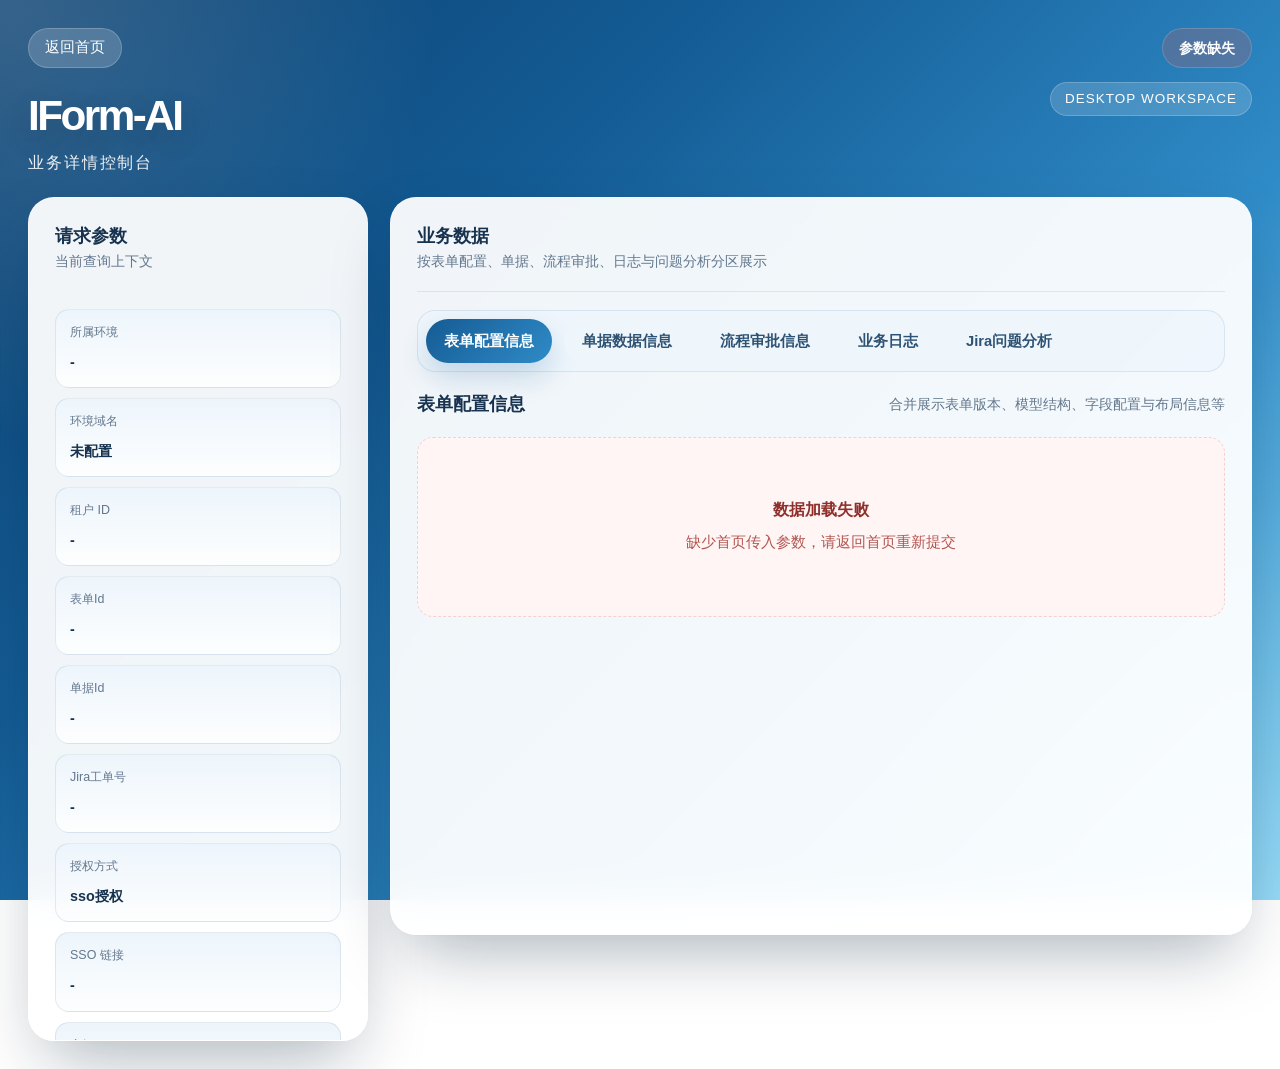
==== IForm-AI/assets/templates/detail.html @ 6fff9f27 "改造jira域名配置（发布技能受限）" ====
<!DOCTYPE html>
<html lang="zh-CN">
<head>
    <meta charset="UTF-8">
    <meta name="viewport" content="width=device-width, initial-scale=1.0">
    <title>IForm-AI 详情页</title>
    <link rel="icon" href="data:image/svg+xml,%3Csvg xmlns='http://www.w3.org/2000/svg' viewBox='0 0 64 64'%3E%3Crect width='64' height='64' rx='14' fill='%23155b94'/%3E%3Ctext x='32' y='41' font-size='28' text-anchor='middle' fill='white' font-family='Arial, sans-serif'%3EAI%3C/text%3E%3C/svg%3E">
    <link rel="stylesheet" href="../static/css/style.css?v=10">
</head>
<body class="page-detail">
    <div class="container container-wide">
        <header class="header header-left">
            <div class="header-topbar">
                <a class="back-link" href="./index.html">返回首页</a>
                <span class="status-chip" id="requestStatus">准备加载</span>
            </div>
            <div class="detail-header-row">
                <div>
                    <h1 class="logo">IForm-AI</h1>
                    <p class="subtitle">业务详情控制台</p>
                </div>
                <div class="detail-header-note">Desktop Workspace</div>
            </div>
        </header>

        <main class="main-content detail-workspace">
            <aside class="detail-sidebar glass-panel">
                <div class="panel-head sidebar-head">
                    <div>
                        <h2 class="panel-title">请求参数</h2>
                        <p class="panel-note">当前查询上下文</p>
                    </div>
                </div>

                <div class="summary-grid summary-grid-sidebar" id="summaryGrid"></div>

                <div class="sidebar-actions">
                    <button type="button" class="btn btn-primary btn-inline" id="reloadBtn">重新加载</button>
                    <a class="btn btn-secondary btn-inline" href="./index.html">修改参数</a>
                </div>
            </aside>

            <section class="detail-content glass-panel">
                <div class="detail-content-head">
                    <div>
                        <h2 class="panel-title">业务数据</h2>
                        <p class="panel-note">按表单配置、单据、流程审批、日志与问题分析分区展示</p>
                    </div>
                </div>

                <div class="tab-list tab-list-bar" role="tablist" aria-label="详情页签">
                    <button type="button" class="tab-button is-active" data-tab="formConfig" role="tab" aria-selected="true">表单配置信息</button>
                    <button type="button" class="tab-button" data-tab="document" role="tab" aria-selected="false">单据数据信息</button>
                    <button type="button" class="tab-button" data-tab="approval" role="tab" aria-selected="false">流程审批信息</button>
                    <button type="button" class="tab-button" data-tab="businessLog" role="tab" aria-selected="false">业务日志</button>
                    <button type="button" class="tab-button" data-tab="jiraAnalysis" role="tab" aria-selected="false">Jira问题分析</button>
                </div>

                <div class="tab-panels detail-tab-panels">
                    <section class="tab-panel is-active" data-panel="formConfig" role="tabpanel">
                        <div class="panel-head">
                            <h3 class="panel-title">表单配置信息</h3>
                            <span class="panel-note">合并展示表单版本、模型结构、字段配置与布局信息等</span>
                        </div>
                        <div class="data-block" id="panel-formConfig"></div>
                    </section>

                    <section class="tab-panel" data-panel="document" role="tabpanel" hidden>
                        <div class="panel-head">
                            <h3 class="panel-title">单据数据信息</h3>
                            <span class="panel-note">单据头、明细、扩展字段等</span>
                        </div>
                        <div class="data-block" id="panel-document"></div>
                    </section>

                    <section class="tab-panel" data-panel="approval" role="tabpanel" hidden>
                        <div class="panel-head">
                            <h3 class="panel-title">流程审批信息</h3>
                            <span class="panel-note">节点、处理人、意见、时间线等</span>
                        </div>
                        <div class="data-block" id="panel-approval"></div>
                    </section>

                    <section class="tab-panel" data-panel="businessLog" role="tabpanel" hidden>
                        <div class="panel-head">
                            <h3 class="panel-title">业务日志</h3>
                            <span class="panel-note">接口调用、业务操作、异常堆栈与链路追踪等</span>
                        </div>
                        <div class="data-block" id="panel-businessLog"></div>
                    </section>

                    <section class="tab-panel" data-panel="jiraAnalysis" role="tabpanel" hidden>
                        <div class="panel-head">
                            <h3 class="panel-title">Jira问题分析</h3>
                            <span class="panel-note">关联问题、影响范围、处理建议与排查结论等</span>
                        </div>
                        <section class="auth-block jira-control-block">
                            <div class="auth-block-head">
                                <div class="auth-block-title">Jira 查询参数</div>
                                <div class="auth-block-note">Jira 工单号支持首页带入，Jira 系统 Cookie 仅在当前页签内维护</div>
                            </div>
                            <div class="form-grid">
                                <div class="form-group">
                                    <label for="jiraIssueKeyInput" class="form-label">
                                        <span class="label-text">Jira工单号</span>
                                        <span class="required">*</span>
                                    </label>
                                    <input type="text" id="jiraIssueKeyInput" class="form-input" placeholder="请输入 Jira 工单号，例如 UPESN-415300">
                                </div>
                                <div class="form-group form-group-full">
                                    <label for="jiraCookieInput" class="form-label">
                                        <span class="label-text">Jira系统Cookie</span>
                                        <span class="required">*</span>
                                    </label>
                                    <textarea id="jiraCookieInput" class="form-input form-textarea" placeholder="请输入 Jira 系统 Cookie，用于请求头 Cookie 授权"></textarea>
                                    <div class="field-note">系统不会将 Jira 系统 Cookie 拼接到 URL 中，只会在当前浏览器本地缓存并通过本地代理转发。</div>
                                </div>
                            </div>
                            <div class="jira-control-actions">
                                <button type="button" class="btn btn-primary btn-inline" id="jiraLoadBtn">加载 Jira 数据</button>
                                <button type="button" class="btn btn-secondary btn-inline" id="jiraCookieClearBtn">清空 Cookie</button>
                            </div>
                        </section>
                        <div class="data-block" id="panel-jiraAnalysis"></div>
                    </section>
                </div>
            </section>
        </main>
    </div>

    <div id="toast" class="toast" style="display: none;">
        <span class="toast-message"></span>
    </div>

    <script src="../static/config/runtime-config.js?v=1"></script>
    <script src="../static/config/detail-config.js?v=6"></script>
    <script src="../static/js/detail.js?v=8"></script>
</body>
</html>
---- IForm-AI/assets/static/css/style.css ----
/* IForm-AI Desktop System Styles */

*, *::before, *::after {
    box-sizing: border-box;
    margin: 0;
    padding: 0;
}

:root {
    --bg-1: #0a4070;
    --bg-2: #145c95;
    --bg-3: #2f8bc7;
    --bg-4: #85d5f7;
    --panel-bg: rgba(255, 255, 255, 0.94);
    --panel-border: rgba(255, 255, 255, 0.34);
    --panel-shadow: 0 30px 70px -18px rgba(0, 28, 52, 0.35);
    --text-main: #17324f;
    --text-sub: #63778d;
    --line-soft: rgba(18, 74, 118, 0.1);
    --accent-1: #155b94;
    --accent-2: #2f8bc7;
    --accent-3: #6fc8ed;
    --surface-soft: #f5faff;
    --surface-mid: #edf5fc;
    --danger: #d95c57;
    --success: #239768;
}

html {
    min-height: 100%;
    font-size: 16px;
    scroll-behavior: smooth;
    -webkit-text-size-adjust: 100%;
    -webkit-tap-highlight-color: transparent;
}

body {
    min-height: 100vh;
    min-height: 100dvh;
    padding: 28px;
    font-family: "Segoe UI", "PingFang SC", "Microsoft YaHei", sans-serif;
    line-height: 1.6;
    color: var(--text-main);
    background:
        radial-gradient(circle at top left, rgba(255, 255, 255, 0.18), transparent 28%),
        radial-gradient(circle at bottom right, rgba(255, 255, 255, 0.14), transparent 26%),
        linear-gradient(135deg, var(--bg-1), var(--bg-2), var(--bg-3), var(--bg-4));
    background-size: cover;
    background-attachment: fixed;
    -webkit-font-smoothing: antialiased;
    -moz-osx-font-smoothing: grayscale;
}

.container {
    width: min(100%, 1320px);
    margin: 0 auto;
}

.container-home {
    display: flex;
    flex-direction: column;
    gap: 22px;
}

.container-wide {
    display: flex;
    flex-direction: column;
    gap: 22px;
}

.header {
    color: #fff;
}

.header-home {
    display: flex;
    flex-direction: column;
    gap: 8px;
    padding: 6px 4px 0;
}

.header-left {
    display: flex;
    flex-direction: column;
    gap: 14px;
}

.header-topbar {
    display: flex;
    align-items: center;
    justify-content: space-between;
    gap: 18px;
}

.hero-badge,
.detail-header-note {
    display: inline-flex;
    align-items: center;
    align-self: flex-start;
    min-height: 34px;
    padding: 0 14px;
    border-radius: 999px;
    background: rgba(255, 255, 255, 0.16);
    border: 1px solid rgba(255, 255, 255, 0.2);
    color: #fff;
    font-size: 0.84rem;
    letter-spacing: 0.08em;
    text-transform: uppercase;
    backdrop-filter: blur(12px);
    -webkit-backdrop-filter: blur(12px);
}

.logo {
    font-size: clamp(2.6rem, 3.3vw, 3.6rem);
    font-weight: 800;
    letter-spacing: -0.06em;
    margin: 0;
    text-shadow: 0 10px 35px rgba(0, 0, 0, 0.2);
}

.subtitle {
    color: rgba(255, 255, 255, 0.92);
    font-size: 0.98rem;
    letter-spacing: 0.12em;
    text-transform: uppercase;
}

.detail-header-row {
    display: flex;
    align-items: flex-end;
    justify-content: space-between;
    gap: 18px;
}

.main-content {
    width: 100%;
}

.home-main,
.detail-main {
    display: flex;
    flex-direction: column;
    gap: 22px;
}

.detail-workspace {
    display: grid;
    grid-template-columns: 340px minmax(0, 1fr);
    gap: 22px;
    align-items: start;
}

.detail-sidebar {
    position: sticky;
    top: 28px;
    display: flex;
    flex-direction: column;
    gap: 18px;
    max-height: calc(100vh - 56px);
    overflow: auto;
}

.sidebar-head {
    margin-bottom: 0;
}

.detail-content {
    min-height: calc(100vh - 198px);
    padding: 26px;
}

.detail-content-head {
    display: flex;
    align-items: flex-start;
    justify-content: space-between;
    gap: 18px;
    padding-bottom: 18px;
    border-bottom: 1px solid var(--line-soft);
    margin-bottom: 18px;
}

.form-shell {
    display: grid;
    grid-template-columns: 320px minmax(0, 1fr);
    gap: 22px;
    align-items: stretch;
}

.glass-panel,
.form-card {
    background: var(--panel-bg);
    border: 1px solid var(--panel-border);
    border-radius: 26px;
    box-shadow: var(--panel-shadow);
    backdrop-filter: blur(18px);
    -webkit-backdrop-filter: blur(18px);
}

.glass-panel {
    padding: 24px 26px;
}

.form-card {
    padding: 28px 30px;
}

.form-card-wide {
    min-height: 100%;
}

.intro-panel {
    display: flex;
    flex-direction: column;
    justify-content: space-between;
    gap: 20px;
}

.panel-head,
.panel-head-compact {
    display: flex;
    align-items: center;
    justify-content: space-between;
    gap: 16px;
}

.panel-head {
    margin-bottom: 18px;
}

.panel-head-compact {
    margin-bottom: 8px;
}

.panel-title {
    font-size: 1.12rem;
    font-weight: 700;
    color: var(--text-main);
}

.panel-note {
    color: var(--text-sub);
    font-size: 0.9rem;
}

.intro-title {
    font-size: 1.2rem;
    font-weight: 700;
    color: var(--text-main);
}

.intro-text {
    color: var(--text-sub);
    font-size: 0.95rem;
    line-height: 1.8;
}

.intro-list {
    display: flex;
    flex-direction: column;
    gap: 12px;
}

.intro-item {
    display: flex;
    flex-direction: column;
    gap: 4px;
    padding: 14px 16px;
    border-radius: 16px;
    background: linear-gradient(180deg, var(--surface-soft), #fdfefe);
    border: 1px solid var(--line-soft);
}

.intro-key {
    color: var(--text-sub);
    font-size: 0.82rem;
}

.intro-value {
    color: var(--text-main);
    font-weight: 700;
    font-size: 0.94rem;
}

.form-title {
    margin-bottom: 22px;
    padding-bottom: 14px;
    border-bottom: 1px solid rgba(21, 91, 148, 0.14);
    font-size: 1.28rem;
    font-weight: 700;
    color: var(--text-main);
}

.form {
    display: flex;
    flex-direction: column;
    gap: 18px;
}

.form-grid {
    display: grid;
    grid-template-columns: repeat(2, minmax(0, 1fr));
    gap: 16px 18px;
}

.form-grid-nested {
    grid-column: 1 / -1;
}

.is-hidden {
    display: none !important;
}

.form-group {
    display: flex;
    flex-direction: column;
    gap: 7px;
}

.form-group-full {
    grid-column: 1 / -1;
}

.field-note {
    color: var(--text-sub);
    font-size: 0.84rem;
    line-height: 1.7;
}

.sub-level-block {
    position: relative;
    margin-left: 18px;
    padding-left: 18px;
}

.sub-level-block::before {
    content: "";
    position: absolute;
    left: 0;
    top: 6px;
    bottom: 6px;
    width: 3px;
    border-radius: 999px;
    background: linear-gradient(180deg, rgba(21, 91, 148, 0.38), rgba(111, 200, 237, 0.75));
}

.form-label {
    display: flex;
    align-items: center;
    gap: 6px;
    color: var(--text-main);
    font-size: 0.92rem;
    font-weight: 600;
}

.label-text {
    display: inline-block;
}

.required {
    color: var(--danger);
    font-size: 0.82rem;
}

.form-input {
    width: 100%;
    min-height: 48px;
    padding: 0 16px;
    border: 1px solid rgba(18, 74, 118, 0.14);
    border-radius: 14px;
    background: #f8fbfe;
    color: var(--text-main);
    font-size: 0.95rem;
    transition: all 0.22s ease;
}

.form-input:hover {
    border-color: rgba(21, 91, 148, 0.26);
    background: #fff;
}

.form-input:focus {
    outline: none;
    border-color: var(--accent-2);
    background: #fff;
    box-shadow: 0 0 0 4px rgba(47, 139, 199, 0.12);
}

.form-input::placeholder {
    color: #98a9b8;
}

.form-textarea {
    min-height: 112px;
    padding: 14px 16px;
    resize: vertical;
    line-height: 1.6;
}

.form-select {
    appearance: none;
    -webkit-appearance: none;
    -moz-appearance: none;
    padding-right: 48px;
    background-image:
        linear-gradient(45deg, transparent 50%, #69839b 50%),
        linear-gradient(135deg, #69839b 50%, transparent 50%);
    background-position:
        calc(100% - 20px) calc(50% - 3px),
        calc(100% - 14px) calc(50% - 3px);
    background-size: 6px 6px, 6px 6px;
    background-repeat: no-repeat;
}

.form-select option {
    color: var(--text-main);
    background: #fff;
}

.auth-block {
    display: flex;
    flex-direction: column;
    gap: 18px;
    padding: 20px;
    border-radius: 20px;
    background: linear-gradient(180deg, rgba(236, 245, 252, 0.96), rgba(248, 252, 255, 0.96));
    border: 1px solid rgba(21, 91, 148, 0.1);
}

.auth-block-head {
    display: flex;
    align-items: baseline;
    justify-content: space-between;
    gap: 16px;
}

.auth-block-title {
    font-size: 0.98rem;
    font-weight: 700;
    color: var(--accent-1);
}

.auth-block-note {
    color: var(--text-sub);
    font-size: 0.88rem;
}

.jira-control-block {
    margin-bottom: 18px;
}

.jira-control-actions {
    display: flex;
    flex-wrap: wrap;
    gap: 12px;
}

.jira-recent-issues-layout {
    display: flex;
    flex-direction: column;
    gap: 14px;
}

.jira-inline-detail-block {
    border: 1px solid rgba(18, 74, 118, 0.08);
    border-radius: 14px;
    background: #fbfdff;
}

.btn-mini {
    min-height: 34px;
    min-width: 92px;
    padding: 0 14px;
    border-radius: 10px;
    font-size: 0.84rem;
}

.form-actions {
    display: flex;
    justify-content: flex-end;
    gap: 14px;
    padding-top: 6px;
}

.btn {
    min-height: 48px;
    padding: 0 22px;
    border: 0;
    border-radius: 14px;
    font-size: 0.95rem;
    font-weight: 700;
    cursor: pointer;
    transition: all 0.22s ease;
    display: inline-flex;
    align-items: center;
    justify-content: center;
    gap: 8px;
}

.btn-primary {
    min-width: 170px;
    background: linear-gradient(135deg, var(--accent-1), var(--accent-2));
    color: #fff;
    box-shadow: 0 16px 28px rgba(21, 91, 148, 0.24);
}

.btn-primary:hover {
    transform: translateY(-1px);
    box-shadow: 0 20px 34px rgba(21, 91, 148, 0.28);
}

.btn-primary:disabled {
    opacity: 0.72;
    cursor: not-allowed;
    transform: none;
    box-shadow: none;
}

.btn-secondary {
    min-width: 118px;
    background: #f6f9fc;
    color: var(--text-main);
    border: 1px solid rgba(18, 74, 118, 0.12);
}

.btn-secondary:hover {
    background: #fff;
}

.btn-inline {
    min-width: 124px;
}

.btn-loading {
    display: flex;
    align-items: center;
    gap: 10px;
}

.spinner {
    width: 17px;
    height: 17px;
    border: 2px solid rgba(255, 255, 255, 0.35);
    border-top-color: #fff;
    border-radius: 50%;
    animation: spin 0.8s linear infinite;
}

@keyframes spin {
    to {
        transform: rotate(360deg);
    }
}

.back-link,
.status-chip {
    min-height: 40px;
    padding: 0 16px;
    border-radius: 999px;
    display: inline-flex;
    align-items: center;
    justify-content: center;
    color: #fff;
    backdrop-filter: blur(12px);
    -webkit-backdrop-filter: blur(12px);
}

.back-link {
    background: rgba(255, 255, 255, 0.18);
    border: 1px solid rgba(255, 255, 255, 0.2);
    text-decoration: none;
    font-size: 0.92rem;
}

.back-link:hover {
    background: rgba(255, 255, 255, 0.24);
}

.status-chip {
    background: rgba(255, 255, 255, 0.16);
    border: 1px solid rgba(255, 255, 255, 0.16);
    font-size: 0.88rem;
    font-weight: 700;
}

.status-chip.is-loading {
    background: rgba(255, 183, 0, 0.22);
}

.status-chip.is-success {
    background: rgba(35, 151, 104, 0.22);
}

.status-chip.is-error {
    background: rgba(217, 92, 87, 0.24);
}

.summary-grid {
    display: grid;
    gap: 14px;
}

.summary-grid-wide {
    grid-template-columns: repeat(4, minmax(0, 1fr));
}

.summary-grid-sidebar {
    grid-template-columns: 1fr;
    gap: 10px;
}

.summary-item {
    display: flex;
    flex-direction: column;
    gap: 8px;
    min-height: 96px;
    padding: 16px;
    border-radius: 18px;
    background: linear-gradient(180deg, var(--surface-mid), #fdfefe);
    border: 1px solid var(--line-soft);
}

.summary-label {
    color: var(--text-sub);
    font-size: 0.82rem;
}

.summary-value {
    color: var(--text-main);
    font-size: 0.95rem;
    font-weight: 700;
    word-break: break-word;
}

.summary-grid-sidebar .summary-item {
    min-height: auto;
    padding: 13px 14px;
    border-radius: 14px;
}

.summary-grid-sidebar .summary-label {
    font-size: 0.78rem;
}

.summary-grid-sidebar .summary-value {
    font-size: 0.9rem;
}

.sidebar-actions {
    display: grid;
    grid-template-columns: 1fr;
    gap: 10px;
    padding-top: 4px;
}

.tabs-panel {
    padding-top: 20px;
}

.tab-list {
    display: flex;
    flex-wrap: wrap;
    gap: 12px;
    margin-bottom: 18px;
}

.tab-list-bar {
    padding: 8px;
    border-radius: 18px;
    background: rgba(237, 245, 252, 0.72);
    border: 1px solid var(--line-soft);
}

.tab-button {
    min-height: 44px;
    padding: 0 18px;
    border: 0;
    border-radius: 999px;
    background: #eef5fb;
    color: #2d5274;
    font-size: 0.92rem;
    font-weight: 700;
    cursor: pointer;
    transition: all 0.2s ease;
}

.tab-button:hover {
    background: #e4eff8;
}

.tab-button.is-active {
    color: #fff;
    background: linear-gradient(135deg, var(--accent-1), var(--accent-2));
    box-shadow: 0 14px 28px rgba(21, 91, 148, 0.2);
}

.tab-panels {
    min-height: 420px;
}

.detail-tab-panels {
    min-height: 520px;
}

.tab-panel {
    animation: fadeUp 0.22s ease;
}

.data-block {
    min-height: 280px;
}

.business-data-view {
    display: flex;
    flex-direction: column;
    gap: 18px;
}

.business-section {
    overflow: hidden;
    border: 1px solid rgba(18, 74, 118, 0.12);
    border-radius: 18px;
    background: linear-gradient(180deg, #ffffff, #f7fbff);
    box-shadow: 0 14px 30px -26px rgba(21, 91, 148, 0.5);
}

.business-section-head {
    display: flex;
    align-items: center;
    justify-content: space-between;
    gap: 16px;
    padding: 15px 18px;
    background: linear-gradient(90deg, rgba(21, 91, 148, 0.1), rgba(111, 200, 237, 0.08));
    border-bottom: 1px solid rgba(18, 74, 118, 0.1);
}

.business-section-head.is-collapsible {
    align-items: center;
}

.business-section-heading {
    display: flex;
    flex-direction: column;
    gap: 4px;
    min-width: 0;
}

.business-section-title-row {
    display: flex;
    align-items: center;
    gap: 10px;
    min-width: 0;
}

.business-section-title {
    color: var(--accent-1);
    font-size: 0.98rem;
    font-weight: 800;
}

.business-section-note {
    color: var(--text-sub);
    font-size: 0.82rem;
}

.collapse-block {
    display: flex;
    flex-direction: column;
}

.collapse-block-head {
    display: flex;
    align-items: center;
    gap: 10px;
    width: 100%;
    min-height: 46px;
    padding: 11px 16px;
    border: 0;
    border-bottom: 1px solid rgba(18, 74, 118, 0.08);
    background: rgba(244, 249, 253, 0.92);
    color: var(--text-main);
    text-align: left;
    font: inherit;
    cursor: pointer;
}

.collapse-block-head:hover {
    background: #edf6fc;
}

.collapse-block-head:focus-visible {
    outline: 2px solid rgba(47, 139, 199, 0.55);
    outline-offset: -2px;
}

.collapse-block-toggle {
    width: 10px;
    height: 10px;
    border-right: 2px solid var(--accent-2);
    border-bottom: 2px solid var(--accent-2);
    transform: rotate(45deg);
    transition: transform 0.18s ease;
}

.collapse-block.is-collapsed .collapse-block-toggle {
    transform: rotate(-45deg);
}

.collapse-block-title {
    color: #36556f;
    font-size: 0.84rem;
    font-weight: 700;
}

.collapse-block-body {
    display: flex;
    flex-direction: column;
}

.collapse-block.is-collapsed > .collapse-block-body {
    display: none;
}

.business-section-collapse > .collapse-block-head {
    background: rgba(246, 250, 253, 0.94);
}

.section-collapse-toggle {
    display: inline-flex;
    align-items: center;
    gap: 8px;
    padding: 6px 10px;
    border: 1px solid rgba(21, 91, 148, 0.14);
    border-radius: 999px;
    background: rgba(255, 255, 255, 0.82);
    color: #42617d;
    font: inherit;
    font-size: 0.78rem;
    font-weight: 700;
    cursor: pointer;
    white-space: nowrap;
    flex: none;
}

.section-collapse-toggle:hover {
    background: #fff;
}

.section-collapse-toggle:focus-visible {
    outline: 2px solid rgba(47, 139, 199, 0.55);
    outline-offset: 1px;
}

.section-collapse-toggle[aria-expanded="false"] .collapse-block-toggle {
    transform: rotate(-45deg);
}

.section-collapse-text {
    line-height: 1;
}

.subtable-detail-block {
    overflow: hidden;
    border: 1px solid rgba(18, 74, 118, 0.09);
    border-radius: 14px;
    background: #fbfdff;
}

.subtable-detail-block > .collapse-block-head {
    border-bottom-color: rgba(18, 74, 118, 0.06);
}

.business-table-wrap {
    width: 100%;
    overflow-x: auto;
}

.business-table {
    width: 100%;
    min-width: 520px;
    border-collapse: collapse;
    table-layout: fixed;
    background: #fff;
}

.business-table th,
.business-table td {
    padding: 13px 16px;
    border-bottom: 1px solid rgba(18, 74, 118, 0.09);
    color: var(--text-main);
    font-size: 0.92rem;
    line-height: 1.6;
    text-align: left;
    vertical-align: top;
    word-break: break-word;
}

.business-table thead th {
    background: #eef6fc;
    color: #49657d;
    font-size: 0.78rem;
    font-weight: 800;
    letter-spacing: 0.08em;
    text-transform: uppercase;
}

.business-table tbody th {
    width: 30%;
    background: #f8fbfe;
    color: #42617d;
    font-weight: 700;
}

.business-table tbody tr:last-child th,
.business-table tbody tr:last-child td {
    border-bottom: 0;
}

.business-table-detail {
    min-width: 680px;
    table-layout: auto;
}

.business-table-detail tbody th {
    width: 80px;
    text-align: center;
}

.component-table {
    min-width: 980px;
}

.component-row.is-layout-row td {
    background: linear-gradient(90deg, rgba(21, 91, 148, 0.1), rgba(111, 200, 237, 0.06));
    font-weight: 700;
}

.component-title-cell {
    display: flex;
    align-items: center;
    gap: 10px;
    min-width: 0;
}

.component-title-cell.depth-1 {
    padding-left: 22px;
}

.component-title-cell.depth-2 {
    padding-left: 44px;
}

.component-title-cell.depth-3 {
    padding-left: 66px;
}

.component-title-cell.depth-4 {
    padding-left: 88px;
}

.component-title-cell.depth-5,
.component-title-cell.depth-6 {
    padding-left: 110px;
}

.component-depth-line {
    width: 14px;
    height: 1px;
    flex: none;
    background: rgba(21, 91, 148, 0.35);
}

.component-row-toggle,
.component-row-toggle-placeholder {
    width: 18px;
    height: 18px;
    flex: none;
}

.component-row-toggle {
    display: inline-flex;
    align-items: center;
    justify-content: center;
    padding: 0;
    border: 0;
    border-radius: 999px;
    background: rgba(21, 91, 148, 0.08);
    cursor: pointer;
}

.component-row-toggle:hover {
    background: rgba(21, 91, 148, 0.14);
}

.component-row-toggle:focus-visible {
    outline: 2px solid rgba(47, 139, 199, 0.55);
    outline-offset: 1px;
}

.component-row-toggle-icon {
    width: 7px;
    height: 7px;
    border-right: 2px solid var(--accent-2);
    border-bottom: 2px solid var(--accent-2);
    transform: rotate(45deg);
    transition: transform 0.18s ease;
}

.component-row.is-collapsed .component-row-toggle-icon {
    transform: rotate(-45deg);
}

.component-row-toggle-placeholder {
    display: inline-block;
}

.component-kind {
    display: inline-flex;
    align-items: center;
    justify-content: center;
    padding: 2px 8px;
    border-radius: 999px;
    font-size: 0.74rem;
    font-weight: 700;
    white-space: nowrap;
}

.component-kind.is-layout {
    background: rgba(21, 91, 148, 0.14);
    color: var(--accent-1);
}

.component-name {
    min-width: 0;
    color: var(--text-main);
    font-weight: 700;
}

.component-meta-chip {
    display: inline-flex;
    align-items: center;
    padding: 2px 8px;
    border-radius: 999px;
    background: rgba(21, 91, 148, 0.08);
    color: #5b7489;
    font-size: 0.74rem;
    font-weight: 700;
    white-space: nowrap;
}

.subtable-config-list {
    display: flex;
    flex-direction: column;
    gap: 16px;
    padding: 16px;
}

.subtable-card {
    overflow: hidden;
    border: 1px solid rgba(18, 74, 118, 0.11);
    border-radius: 16px;
    background: #fff;
}

.subtable-card-head {
    display: flex;
    align-items: center;
    justify-content: space-between;
    gap: 12px;
    padding: 14px 16px;
    background: #f6fbff;
    border-bottom: 1px solid rgba(18, 74, 118, 0.08);
}

.subtable-card-title {
    color: var(--accent-1);
    font-size: 0.95rem;
    font-weight: 800;
}

.subtable-card-meta {
    color: var(--text-sub);
    font-size: 0.8rem;
    font-weight: 700;
}

.subtable-card-body {
    padding: 16px;
    display: flex;
    flex-direction: column;
    gap: 10px;
}

.subtable-card-label {
    color: #42617d;
    font-size: 0.82rem;
    font-weight: 700;
}

.tree-list {
    display: flex;
    flex-direction: column;
    gap: 12px;
    padding: 16px;
}

.tree-list .tree-list {
    padding: 12px 0 0 18px;
}

.tree-node {
    position: relative;
    overflow: hidden;
    border: 1px solid rgba(18, 74, 118, 0.11);
    border-radius: 16px;
    background: #fff;
}

.tree-node::before {
    content: "";
    position: absolute;
    top: 46px;
    bottom: 16px;
    left: 25px;
    width: 1px;
    background: rgba(47, 139, 199, 0.18);
}

.tree-node-head {
    display: flex;
    align-items: center;
    gap: 10px;
    width: 100%;
    min-height: 46px;
    padding: 11px 14px;
    border: 0;
    background: #f7fbfe;
    border-bottom: 1px solid rgba(18, 74, 118, 0.08);
    cursor: pointer;
    text-align: left;
    font: inherit;
}

.tree-node-head:hover {
    background: #eef7fd;
}

.tree-node-head:focus-visible {
    outline: 2px solid rgba(47, 139, 199, 0.55);
    outline-offset: -2px;
}

.tree-node-dot {
    width: 10px;
    height: 10px;
    border: 2px solid #fff;
    border-radius: 50%;
    background: var(--accent-2);
    box-shadow: 0 0 0 4px rgba(47, 139, 199, 0.14);
}

.tree-node-toggle {
    width: 10px;
    height: 10px;
    border-right: 2px solid var(--accent-2);
    border-bottom: 2px solid var(--accent-2);
    transform: rotate(45deg);
    transition: transform 0.18s ease;
}

.tree-node.is-collapsed::before {
    display: none;
}

.tree-node.is-collapsed .tree-node-toggle {
    transform: rotate(-45deg);
}

.tree-node-title {
    flex: 1;
    min-width: 0;
    color: var(--text-main);
    font-size: 0.94rem;
    font-weight: 800;
}

.tree-node-type {
    padding: 2px 9px;
    border-radius: 999px;
    background: rgba(21, 91, 148, 0.09);
    color: var(--accent-1);
    font-size: 0.76rem;
    font-weight: 700;
}

.tree-node-body {
    display: flex;
    flex-direction: column;
    gap: 12px;
    padding: 14px;
}

.tree-node.is-collapsed > .tree-node-body {
    display: none;
}

.tree-empty {
    padding: 12px 14px;
    border-radius: 12px;
    background: var(--surface-soft);
    color: var(--text-sub);
    font-size: 0.88rem;
    text-align: center;
}

.info-grid {
    display: grid;
    grid-template-columns: repeat(2, minmax(0, 1fr));
    gap: 14px;
}

.info-grid.level-1,
.info-grid.level-2 {
    grid-template-columns: 1fr;
}

.info-item {
    padding: 15px 16px;
    border-radius: 16px;
    background: var(--surface-soft);
    border: 1px solid var(--line-soft);
}

.info-item.is-block {
    grid-column: 1 / -1;
}

.info-key {
    margin-bottom: 8px;
    color: var(--text-sub);
    font-size: 0.82rem;
    font-weight: 700;
}

.info-value {
    color: var(--text-main);
    font-size: 0.95rem;
    line-height: 1.7;
    word-break: break-word;
}

.stack-list {
    display: flex;
    flex-direction: column;
    gap: 12px;
}

.data-card {
    overflow: hidden;
    border-radius: 16px;
    border: 1px solid var(--line-soft);
    background: #f8fbfe;
}

.data-card-head {
    padding: 11px 15px;
    background: rgba(21, 91, 148, 0.08);
    color: var(--accent-1);
    font-size: 0.86rem;
    font-weight: 700;
}

.data-card-body {
    padding: 15px;
}

.empty-state {
    display: flex;
    flex-direction: column;
    align-items: center;
    justify-content: center;
    gap: 8px;
    min-height: 180px;
    padding: 24px 18px;
    border-radius: 16px;
    border: 1px dashed rgba(18, 74, 118, 0.16);
    background: var(--surface-soft);
    color: var(--text-sub);
    text-align: center;
}

.empty-state.is-error {
    border-color: rgba(217, 92, 87, 0.24);
    background: #fff5f4;
    color: #a14440;
}

.error-title {
    font-size: 1rem;
    font-weight: 800;
    line-height: 1.4;
    color: #8f2f2b;
}

.error-message {
    max-width: 560px;
    font-size: 0.92rem;
    line-height: 1.7;
    color: #b25752;
    word-break: break-word;
}

.text-value {
    display: inline-block;
}

.footer {
    padding: 6px 6px 0;
    text-align: center;
    color: rgba(255, 255, 255, 0.84);
    font-size: 0.86rem;
}

.toast {
    position: fixed;
    top: 28px;
    left: 50%;
    transform: translateX(-50%);
    z-index: 1000;
    padding: 14px 24px;
    border-radius: 14px;
    background: rgba(5, 14, 22, 0.9);
    color: #fff;
    font-size: 0.94rem;
    font-weight: 600;
    box-shadow: 0 16px 32px rgba(0, 0, 0, 0.24);
    backdrop-filter: blur(10px);
    -webkit-backdrop-filter: blur(10px);
}

.toast.success {
    background: rgba(35, 151, 104, 0.92);
}

.toast.error {
    background: rgba(217, 92, 87, 0.92);
}

@keyframes fadeUp {
    from {
        opacity: 0;
        transform: translateY(8px);
    }
    to {
        opacity: 1;
        transform: translateY(0);
    }
}

@media (max-width: 1100px) {
    .form-shell {
        grid-template-columns: 1fr;
    }

    .detail-workspace {
        grid-template-columns: 1fr;
    }

    .detail-sidebar {
        position: static;
        max-height: none;
    }

    .summary-grid-wide {
        grid-template-columns: repeat(2, minmax(0, 1fr));
    }

    .summary-grid-sidebar {
        grid-template-columns: repeat(2, minmax(0, 1fr));
    }
}

@media (max-width: 860px) {
    body {
        padding: 18px;
    }

    .form-grid,
    .summary-grid-wide,
    .summary-grid-sidebar,
    .info-grid {
        grid-template-columns: 1fr;
    }

    .business-section-head {
        flex-direction: column;
        align-items: flex-start;
    }

    .business-table {
        min-width: 460px;
    }

    .component-table {
        min-width: 760px;
    }

    .tree-list,
    .tree-node-body {
        padding: 12px;
    }

    .tree-list .tree-list {
        padding-left: 10px;
    }

    .detail-header-row,
    .auth-block-head,
    .panel-head,
    .header-topbar {
        flex-direction: column;
        align-items: flex-start;
    }

    .form-actions {
        flex-direction: column;
        align-items: stretch;
    }

    .sub-level-block {
        margin-left: 0;
        padding-left: 14px;
    }

    .subtable-card-head {
        align-items: flex-start;
        flex-direction: column;
    }

    .btn,
    .btn-inline {
        width: 100%;
    }
}

::selection {
    background: rgba(47, 139, 199, 0.22);
    color: var(--text-main);
}
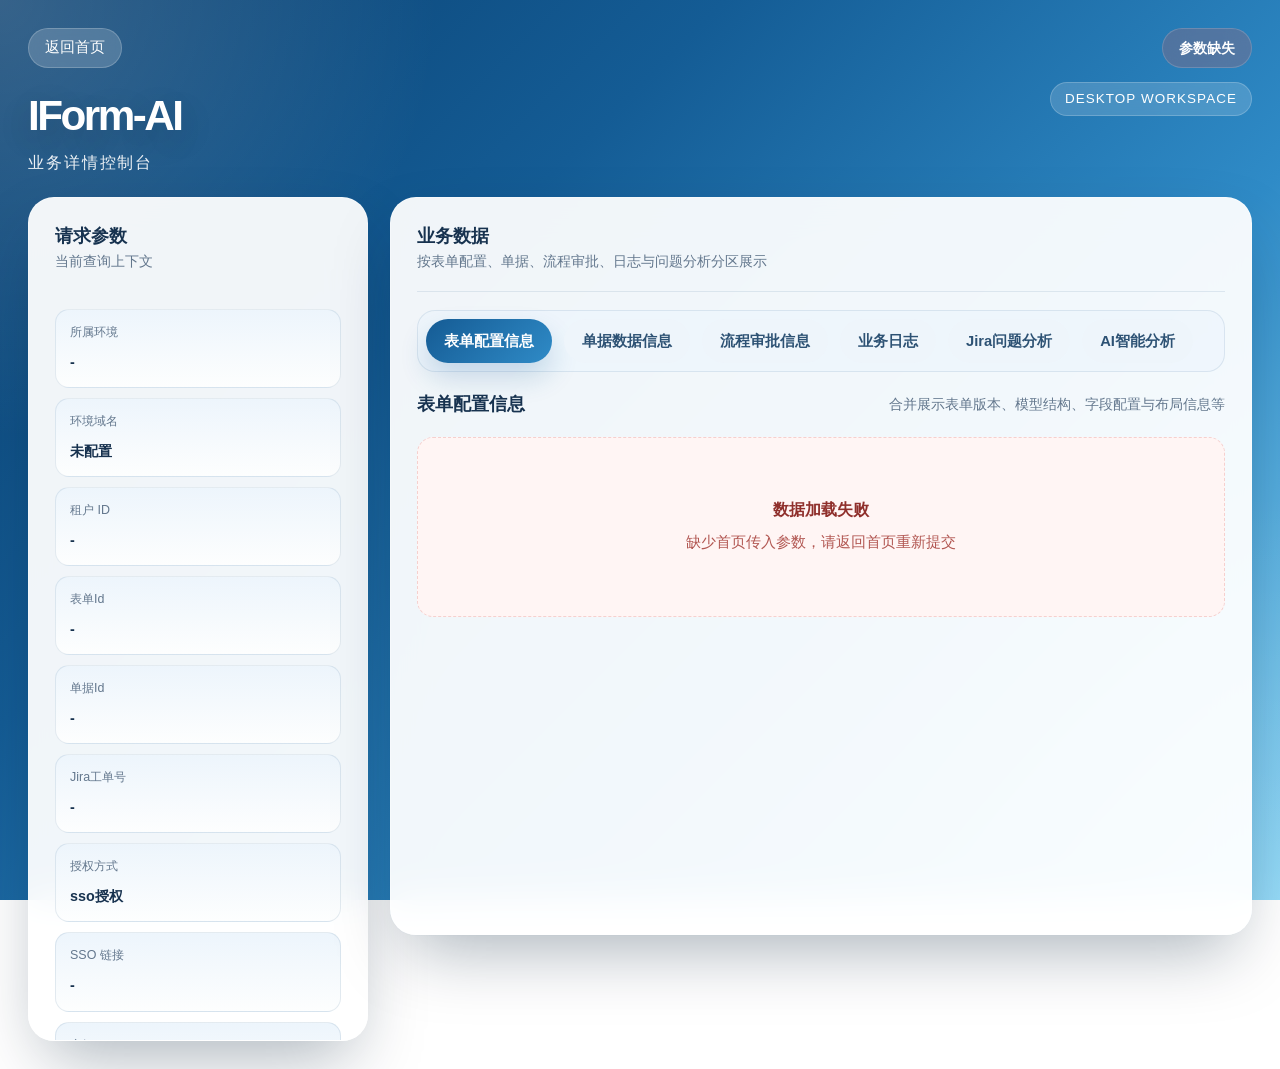
==== commit 156d66dd: "对接上智能体分析工单场景的调试通过" ====
--- a/IForm-AI/assets/templates/detail.html
+++ b/IForm-AI/assets/templates/detail.html
@@ -54,6 +54,7 @@
                     <button type="button" class="tab-button" data-tab="approval" role="tab" aria-selected="false">流程审批信息</button>
                     <button type="button" class="tab-button" data-tab="businessLog" role="tab" aria-selected="false">业务日志</button>
                     <button type="button" class="tab-button" data-tab="jiraAnalysis" role="tab" aria-selected="false">Jira问题分析</button>
+                    <button type="button" class="tab-button" data-tab="aiAnalysis" role="tab" aria-selected="false">AI智能分析</button>
                 </div>
 
                 <div class="tab-panels detail-tab-panels">
@@ -123,6 +124,17 @@
                         </section>
                         <div class="data-block" id="panel-jiraAnalysis"></div>
                     </section>
+
+                    <section class="tab-panel" data-panel="aiAnalysis" role="tabpanel" hidden>
+                        <div class="panel-head">
+                            <h3 class="panel-title">AI智能分析</h3>
+                            <span class="panel-note">基于大模型分析业务数据并生成洞察报告</span>
+                            <button type="button" class="btn btn-primary btn-inline" id="aiAnalyzeBtn">开始分析</button>
+                        </div>
+                        <div class="ai-analysis-result" id="panel-aiAnalysis">
+                            <div class="ai-analysis-placeholder">点击"开始分析"按钮，使用AI分析当前业务数据</div>
+                        </div>
+                    </section>
                 </div>
             </section>
         </main>
--- a/IForm-AI/assets/static/css/style.css
+++ b/IForm-AI/assets/static/css/style.css
@@ -1446,3 +1446,76 @@
     background: rgba(47, 139, 199, 0.22);
     color: var(--text-main);
 }
+
+/* ==================== AI 智能分析样式 ==================== */
+.ai-analysis-result {
+    padding: 16px;
+    background: #f8f9fa;
+    border-radius: 8px;
+    min-height: 200px;
+}
+
+.ai-analysis-placeholder {
+    color: #666;
+    font-style: italic;
+    text-align: center;
+    padding: 60px 20px;
+}
+
+.ai-analysis-loading {
+    color: #2f8bc7;
+    text-align: center;
+    padding: 60px 20px;
+    font-size: 14px;
+}
+
+.ai-analysis-error {
+    color: #dc3545;
+    background: #fff3f3;
+    padding: 16px;
+    border-radius: 8px;
+    border: 1px solid #ffcdd2;
+}
+
+.ai-analysis-content {
+    background: #fff;
+    padding: 20px;
+    border-radius: 8px;
+    line-height: 1.8;
+    font-size: 14px;
+    white-space: pre-wrap;
+    word-break: break-word;
+}
+
+.ai-analysis-content strong {
+    color: #155b94;
+    font-weight: 600;
+}
+
+.ai-analysis-content em {
+    color: #666;
+    font-style: italic;
+}
+
+/* AI分析按钮 */
+#aiAnalyzeBtn {
+    margin-left: auto;
+    background: linear-gradient(135deg, #667eea 0%, #764ba2 100%);
+    border: none;
+    color: white;
+    padding: 8px 16px;
+    border-radius: 6px;
+    font-size: 13px;
+    cursor: pointer;
+    transition: all 0.3s ease;
+}
+
+#aiAnalyzeBtn:hover:not(:disabled) {
+    transform: translateY(-2px);
+    box-shadow: 0 4px 12px rgba(102, 126, 234, 0.4);
+}
+
+#aiAnalyzeBtn:disabled {
+    opacity: 0.6;
+    cursor: not-allowed;
+}
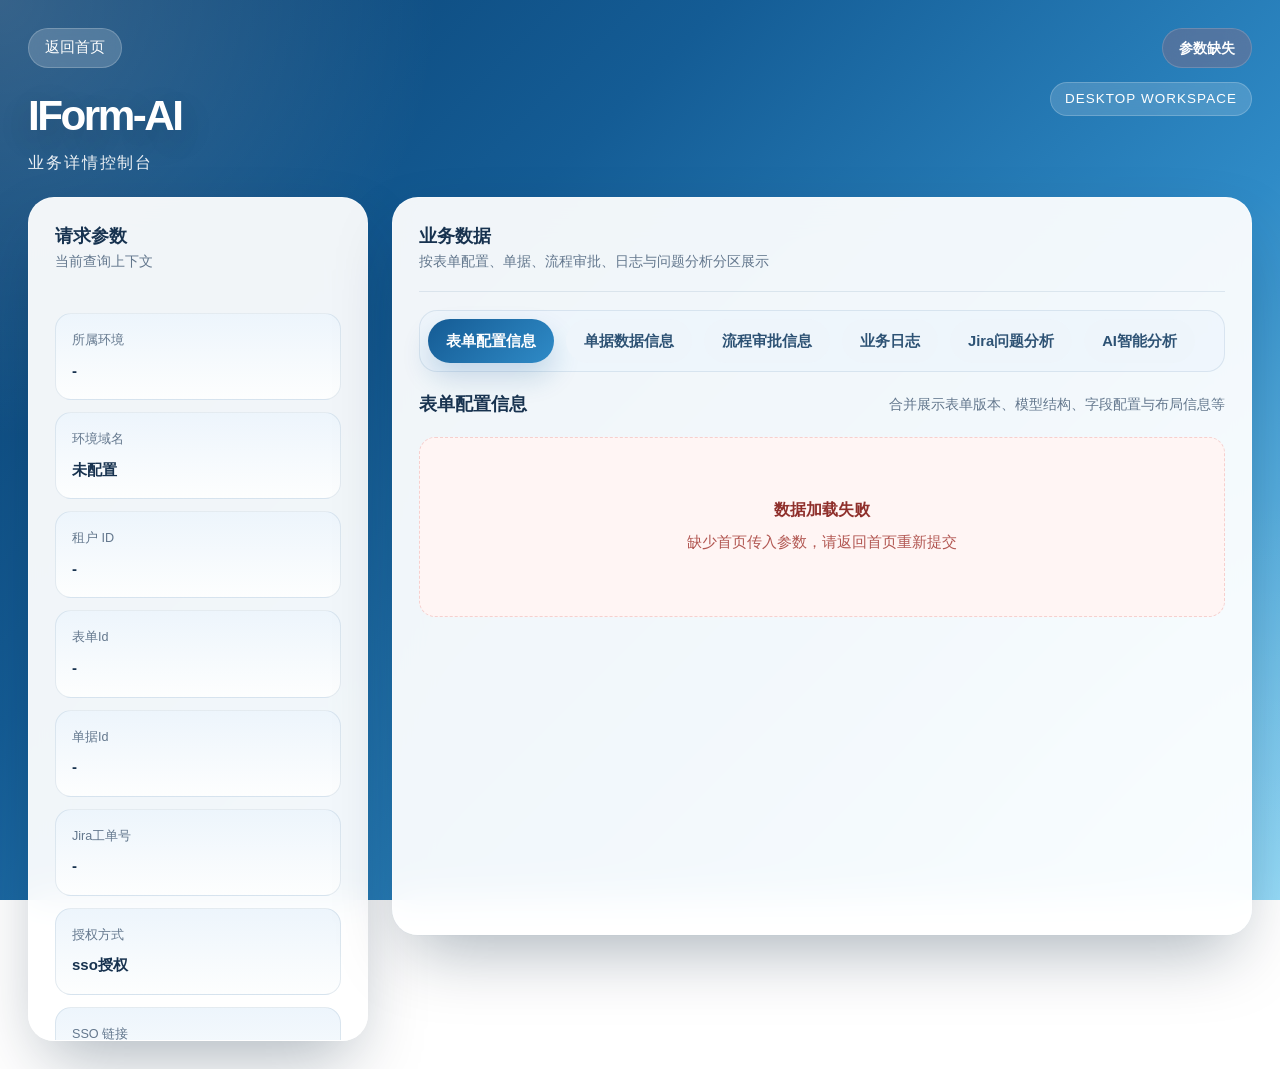
==== commit 1757293a: "完善首页快捷入口分析工单，补参逻辑。" ====
--- a/IForm-AI/assets/templates/detail.html
+++ b/IForm-AI/assets/templates/detail.html
@@ -34,6 +34,114 @@
 
                 <div class="summary-grid summary-grid-sidebar" id="summaryGrid"></div>
 
+                <section class="auth-block detail-param-block" id="coreParamBlock">
+                    <div class="auth-block-head">
+                        <div class="auth-block-title">核心页签补参</div>
+                    </div>
+
+                    <div class="form-grid detail-param-grid detail-param-grid-single">
+                        <div class="form-group">
+                            <label for="detailEnvironmentInput" class="form-label">
+                                <span class="label-text">环境</span>
+                                <span class="required">*</span>
+                            </label>
+                            <select id="detailEnvironmentInput" class="form-input form-select"></select>
+                        </div>
+
+                        <div class="form-group">
+                            <label for="detailAuthTypeInput" class="form-label">
+                                <span class="label-text">授权方式</span>
+                                <span class="required">*</span>
+                            </label>
+                            <select id="detailAuthTypeInput" class="form-input form-select">
+                                <option value="sso">sso授权</option>
+                                <option value="yht_access_token">yht_access_token 授权</option>
+                            </select>
+                        </div>
+
+                        <div class="form-group">
+                            <label for="detailFormParamModeInput" class="form-label">
+                                <span class="label-text">表单参数设置方式</span>
+                                <span class="required">*</span>
+                            </label>
+                            <select id="detailFormParamModeInput" class="form-input form-select">
+                                <option value="manual">表单Id + 单据Id</option>
+                                <option value="url">单据链接 URL</option>
+                            </select>
+                        </div>
+
+                        <div class="form-group">
+                            <label for="detailYtenantIdInput" class="form-label">
+                                <span class="label-text">租户 ID（ytenant_id）</span>
+                            </label>
+                            <input type="text" id="detailYtenantIdInput" class="form-input" placeholder="可选">
+                        </div>
+                    </div>
+
+                    <div class="form-grid detail-param-grid" id="detailManualParamGroup">
+                        <div class="form-group">
+                            <label for="detailPkBoInput" class="form-label">
+                                <span class="label-text">表单Id（pkBo）</span>
+                                <span class="required">*</span>
+                            </label>
+                            <input type="text" id="detailPkBoInput" class="form-input" placeholder="请输入表单Id">
+                        </div>
+
+                        <div class="form-group">
+                            <label for="detailPkBoinsInput" class="form-label">
+                                <span class="label-text">单据Id（pkBoins）</span>
+                                <span class="required">*</span>
+                            </label>
+                            <input type="text" id="detailPkBoinsInput" class="form-input" placeholder="请输入单据Id">
+                        </div>
+                    </div>
+
+                    <div class="form-grid detail-param-grid is-hidden" id="detailUrlParamGroup">
+                        <div class="form-group form-group-full">
+                            <label for="detailBillUrlInput" class="form-label">
+                                <span class="label-text">单据链接 URL</span>
+                                <span class="required">*</span>
+                            </label>
+                            <input type="url" id="detailBillUrlInput" class="form-input" placeholder="请输入单据链接 URL">
+                        </div>
+                    </div>
+
+                    <div class="form-grid detail-param-grid" id="detailSsoGroup">
+                        <div class="form-group form-group-full">
+                            <label for="detailSsoUrlInput" class="form-label">
+                                <span class="label-text">SSO 链接地址（ssoUrl）</span>
+                                <span class="required">*</span>
+                            </label>
+                            <input type="url" id="detailSsoUrlInput" class="form-input" placeholder="请输入 SSO 链接地址">
+                        </div>
+
+                        <div class="form-group">
+                            <label for="detailSecretKeyInput" class="form-label">
+                                <span class="label-text">密钥（secretKey）</span>
+                                <span class="required">*</span>
+                            </label>
+                            <input type="text" id="detailSecretKeyInput" class="form-input" placeholder="请输入密钥">
+                        </div>
+
+                        <div class="form-group">
+                            <label for="detailLinkPasswordInput" class="form-label">
+                                <span class="label-text">链接密码（linkPassword）</span>
+                            </label>
+                            <input type="text" id="detailLinkPasswordInput" class="form-input" placeholder="没有可不填">
+                        </div>
+                    </div>
+
+                    <div class="form-grid detail-param-grid is-hidden" id="detailTokenGroup">
+                        <div class="form-group form-group-full">
+                            <label for="detailYhtAccessTokenInput" class="form-label">
+                                <span class="label-text">yht_access_token</span>
+                                <span class="required">*</span>
+                            </label>
+                            <input type="text" id="detailYhtAccessTokenInput" class="form-input" placeholder="请输入 yht_access_token">
+                        </div>
+                    </div>
+                </section>
+
                 <div class="sidebar-actions">
                     <button type="button" class="btn btn-primary btn-inline" id="reloadBtn">重新加载</button>
                     <a class="btn btn-secondary btn-inline" href="./index.html">修改参数</a>
@@ -98,7 +206,7 @@
                         <section class="auth-block jira-control-block">
                             <div class="auth-block-head">
                                 <div class="auth-block-title">Jira 查询参数</div>
-                                <div class="auth-block-note">Jira 工单号支持首页带入，Jira 系统 Cookie 仅在当前页签内维护</div>
+                                
                             </div>
                             <div class="form-grid">
                                 <div class="form-group">
@@ -107,6 +215,13 @@
                                         <span class="required">*</span>
                                     </label>
                                     <input type="text" id="jiraIssueKeyInput" class="form-input" placeholder="请输入 Jira 工单号，例如 UPESN-415300">
+                                </div>
+                                <div class="form-group">
+                                    <label for="jiraKeywordInput" class="form-label">
+                                        <span class="label-text">Jira问题关键检索词</span>
+                                    </label>
+                                    <input type="text" id="jiraKeywordInput" class="form-input" placeholder="非必填，输入后会追加到 Jira 工单列表查询条件中">
+                                    <div class="field-note">非必填。填写后会在检索Jira历史工单列表中会根据该关键词筛选过滤。</div>
                                 </div>
                                 <div class="form-group form-group-full">
                                     <label for="jiraCookieInput" class="form-label">
--- a/IForm-AI/assets/static/css/style.css
+++ b/IForm-AI/assets/static/css/style.css
@@ -146,7 +146,7 @@
 .detail-workspace {
     display: grid;
     grid-template-columns: 340px minmax(0, 1fr);
-    gap: 22px;
+    gap: 24px;
     align-items: start;
 }
 
@@ -155,7 +155,7 @@
     top: 28px;
     display: flex;
     flex-direction: column;
-    gap: 18px;
+    gap: 22px;
     max-height: calc(100vh - 56px);
     overflow: auto;
 }
@@ -442,6 +442,68 @@
 .auth-block-note {
     color: var(--text-sub);
     font-size: 0.88rem;
+    line-height: 1.75;
+}
+
+.sidebar-section {
+    display: flex;
+    flex-direction: column;
+    gap: 16px;
+}
+
+.sidebar-section-head {
+    display: flex;
+    flex-direction: column;
+    gap: 6px;
+}
+
+.sidebar-section-head-stack {
+    gap: 8px;
+}
+
+.sidebar-section-eyebrow {
+    display: inline-flex;
+    align-items: center;
+    min-height: 24px;
+    padding: 0 10px;
+    border-radius: 999px;
+    background: rgba(21, 91, 148, 0.08);
+    color: var(--accent-1);
+    font-size: 0.72rem;
+    font-weight: 800;
+    letter-spacing: 0.08em;
+    text-transform: uppercase;
+    align-self: flex-start;
+}
+
+.sidebar-section-title {
+    font-size: 1.02rem;
+    font-weight: 700;
+    color: var(--text-main);
+}
+
+.detail-param-block {
+    gap: 22px;
+    margin-top: 0;
+    padding: 24px;
+}
+
+.detail-param-layout {
+    display: flex;
+    flex-direction: column;
+    gap: 14px;
+}
+
+.detail-param-grid {
+    margin-top: 0;
+}
+
+.detail-param-grid-compact {
+    gap: 12px 12px;
+}
+
+.detail-param-grid-single {
+    grid-template-columns: 1fr;
 }
 
 .jira-control-block {
@@ -454,10 +516,120 @@
     gap: 12px;
 }
 
+.jira-similar-analysis-actions {
+    display: flex;
+    flex-wrap: wrap;
+    align-items: center;
+    gap: 10px;
+}
+
+.jira-similar-analysis-status {
+    display: inline-flex;
+    align-items: center;
+    min-height: 34px;
+    padding: 0 12px;
+    border-radius: 999px;
+    background: rgba(21, 91, 148, 0.08);
+    color: var(--accent-1);
+    font-size: 0.82rem;
+    font-weight: 700;
+}
+
 .jira-recent-issues-layout {
     display: flex;
     flex-direction: column;
     gap: 14px;
+}
+
+.jira-recent-issues-pagination {
+    display: flex;
+    flex-direction: column;
+    align-items: stretch;
+    gap: 12px;
+    padding: 14px 16px;
+    border: 1px solid rgba(18, 74, 118, 0.08);
+    border-radius: 16px;
+    background: linear-gradient(180deg, rgba(247, 251, 255, 0.96), rgba(240, 247, 252, 0.9));
+}
+
+.jira-recent-issues-pagination.is-single-page {
+    gap: 0;
+}
+
+.jira-recent-issues-pagination-actions {
+    display: flex;
+    flex-wrap: wrap;
+    align-items: center;
+    gap: 8px;
+    padding-top: 2px;
+}
+
+.jira-recent-issues-pagination-summary {
+    display: flex;
+    flex-wrap: wrap;
+    align-items: center;
+    gap: 10px;
+}
+
+.jira-recent-issues-pagination-stat {
+    display: inline-flex;
+    align-items: baseline;
+    gap: 8px;
+    min-height: 38px;
+    padding: 0 14px;
+    border: 1px solid rgba(18, 74, 118, 0.08);
+    border-radius: 999px;
+    background: rgba(255, 255, 255, 0.82);
+    color: var(--text-main);
+    box-shadow: inset 0 1px 0 rgba(255, 255, 255, 0.6);
+}
+
+.jira-recent-issues-pagination-label {
+    color: var(--text-sub);
+    font-size: 0.77rem;
+    font-weight: 700;
+    letter-spacing: 0.04em;
+    text-transform: uppercase;
+}
+
+.jira-recent-issues-pagination-stat strong {
+    color: var(--accent-1);
+    font-size: 0.96rem;
+    font-weight: 800;
+}
+
+.jira-recent-issues-pagination .btn-mini {
+    min-width: 56px;
+    min-height: 36px;
+    padding: 0 12px;
+    border-radius: 999px;
+    font-size: 0.82rem;
+}
+
+.jira-recent-issues-pagination .btn-mini.is-active {
+    background: linear-gradient(135deg, var(--accent-1), var(--accent-2));
+    color: #fff;
+    box-shadow: 0 10px 18px rgba(21, 91, 148, 0.18);
+}
+
+.jira-recent-issues-pagination .btn-secondary:not(:disabled):hover {
+    border-color: rgba(21, 91, 148, 0.24);
+    box-shadow: 0 8px 16px rgba(21, 91, 148, 0.08);
+}
+
+.jira-recent-issues-pagination .btn-mini:disabled {
+    opacity: 0.56;
+    cursor: default;
+    box-shadow: none;
+}
+
+.jira-recent-issues-pagination-ellipsis {
+    display: inline-flex;
+    align-items: center;
+    justify-content: center;
+    min-width: 28px;
+    color: var(--text-subtle);
+    font-weight: 700;
 }
 
 .jira-inline-detail-block {
@@ -605,7 +777,7 @@
 
 .summary-grid-sidebar {
     grid-template-columns: 1fr;
-    gap: 10px;
+    gap: 12px;
 }
 
 .summary-item {
@@ -633,23 +805,25 @@
 
 .summary-grid-sidebar .summary-item {
     min-height: auto;
-    padding: 13px 14px;
-    border-radius: 14px;
+    padding: 16px 16px;
+    border-radius: 16px;
 }
 
 .summary-grid-sidebar .summary-label {
-    font-size: 0.78rem;
+    font-size: 0.79rem;
 }
 
 .summary-grid-sidebar .summary-value {
-    font-size: 0.9rem;
+    font-size: 0.94rem;
+    line-height: 1.65;
 }
 
 .sidebar-actions {
     display: grid;
     grid-template-columns: 1fr;
-    gap: 10px;
-    padding-top: 4px;
+    gap: 12px;
+    padding-top: 14px;
+    border-top: 1px solid rgba(21, 91, 148, 0.08);
 }
 
 .tabs-panel {
